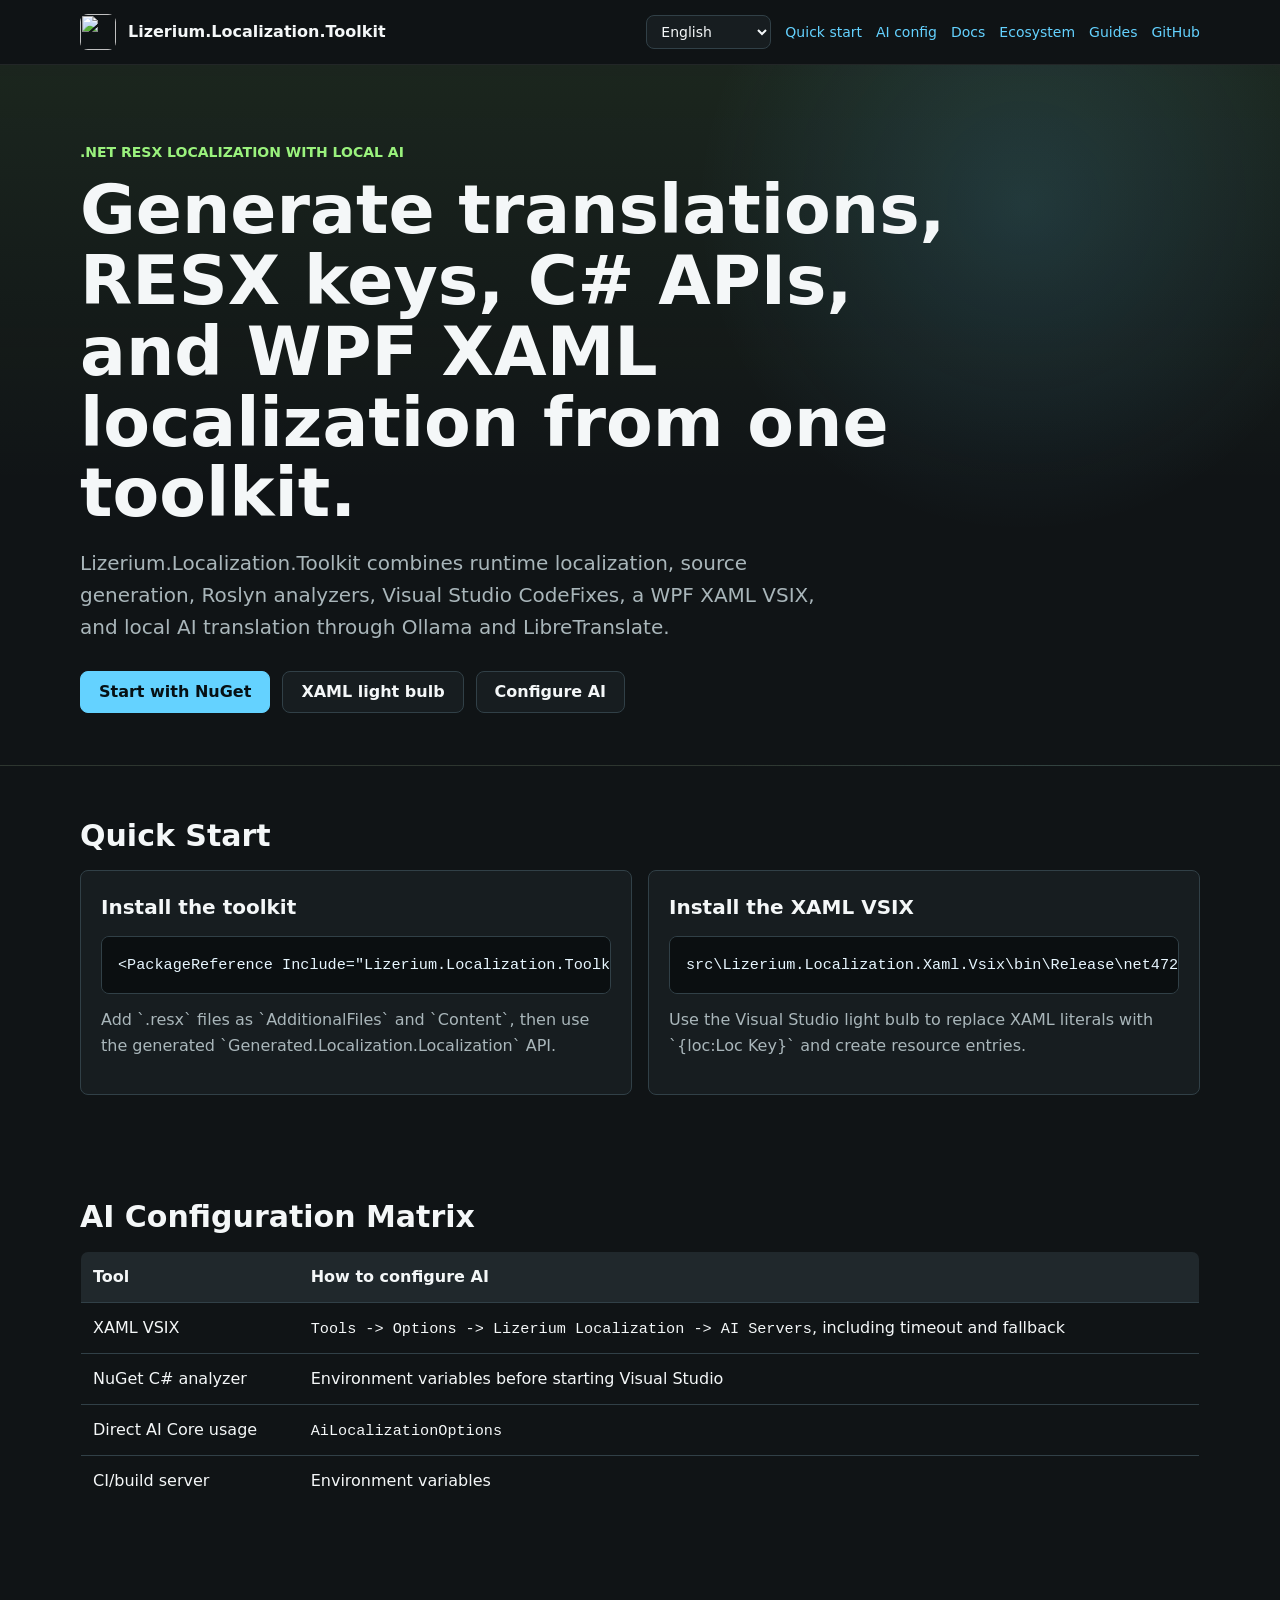
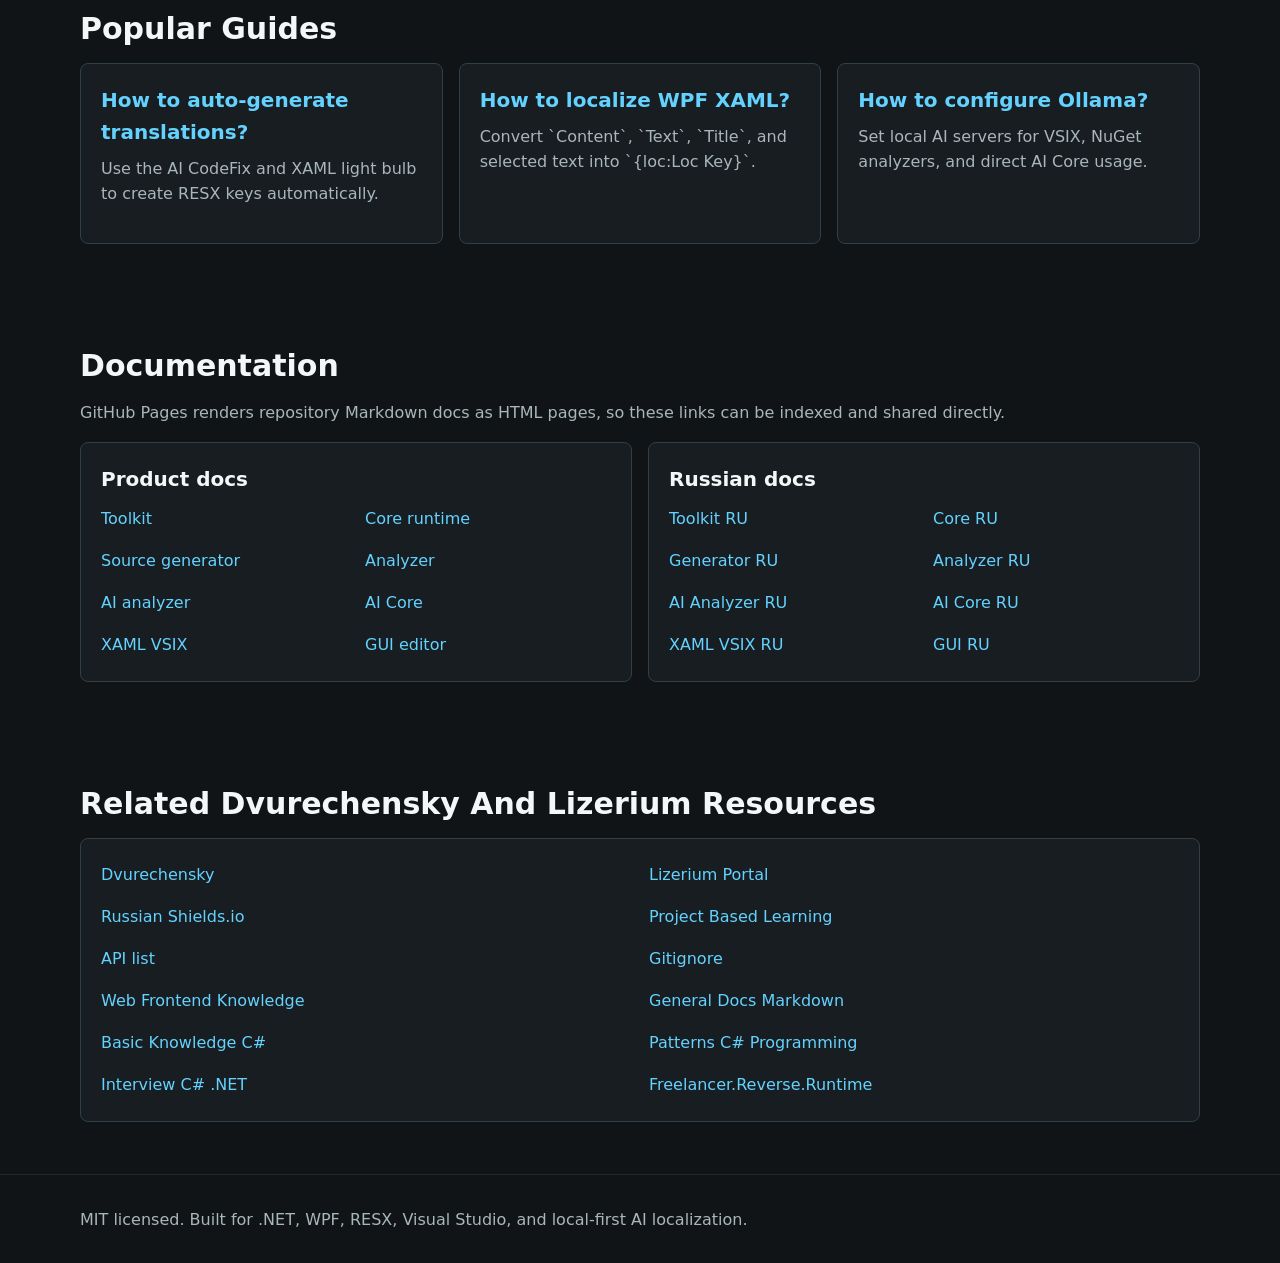
==== docs/ru/index.html @ aa226d47 "Auto-update headers via pre_commit.ps1 - 2026-05-03" ====
<!doctype html>
<html lang="ru">
<head>
  <meta charset="utf-8">
  <meta name="viewport" content="width=device-width, initial-scale=1">
  <title>Lizerium Localization Toolkit - AI локализация RESX для .NET и WPF</title>
  <meta name="description" content="Автоматическая генерация RESX ключей, переводов, C# API и WPF XAML локализации через локальный AI, Ollama и LibreTranslate.">
  <link rel="canonical" href="https://lizerium.github.io/Lizerium.Localization.Toolkit/ru/">
  <link rel="alternate" hreflang="en" href="https://lizerium.github.io/Lizerium.Localization.Toolkit/">
  <link rel="alternate" hreflang="ru" href="https://lizerium.github.io/Lizerium.Localization.Toolkit/ru/">
  <link rel="stylesheet" href="../assets/site.css">
  <script defer src="../assets/language.js"></script>
  <script type="application/ld+json">
  {
    "@context": "https://schema.org",
    "@type": "SoftwareSourceCode",
    "name": "Lizerium.Localization.Toolkit",
    "description": "AI инструмент локализации RESX для .NET и WPF.",
    "programmingLanguage": "C#",
    "runtimePlatform": ".NET 8",
    "codeRepository": "https://github.com/Lizerium/Lizerium.Localization.Toolkit",
    "applicationCategory": "DeveloperApplication"
  }
  </script>
</head>
<body>
  <header class="topbar">
    <div class="shell nav">
      <a class="brand" href="./"><img src="https://raw.githubusercontent.com/Lizerium/Lizerium.Localization.Toolkit/main/media/LOGO_400x400.png" alt="">Lizerium.Localization.Toolkit</a>
      <nav class="links" aria-label="Навигация">
        <select class="language-select" aria-label="Язык" data-language-select>
          <option data-url="../">English</option>
          <option selected data-url="./">Русский</option>
        </select>
        <a href="#start">Старт</a>
        <a href="#ai-config">AI настройки</a>
        <a href="#docs">Доки</a>
        <a href="#ecosystem">Экосистема</a>
        <a href="landing/kak-avtogenerirovat-perevody.html">Гайды</a>
        <a href="https://github.com/Lizerium/Lizerium.Localization.Toolkit">GitHub</a>
      </nav>
    </div>
  </header>

  <main>
    <section class="hero">
      <div class="shell">
        <div class="eyebrow">RESX локализация .NET с локальным AI</div>
        <h1>Автогенерация переводов, RESX ключей, C# API и WPF XAML локализации.</h1>
        <p class="lead">Lizerium.Localization.Toolkit объединяет runtime, source generator, Roslyn analyzers, Visual Studio CodeFix, XAML VSIX и локальные AI переводы через Ollama и LibreTranslate.</p>
        <div class="actions">
          <a class="button primary" href="#start">Начать с NuGet</a>
          <a class="button" href="landing/lokalizaciya-wpf-xaml.html">XAML лампочка</a>
          <a class="button" href="landing/nastroika-ai-lokalizacii.html">Настроить AI</a>
        </div>
      </div>
    </section>

    <section class="section" id="start">
      <div class="shell">
        <h2>Быстрый старт</h2>
        <div class="grid two">
          <div class="card">
            <h3>NuGet пакет</h3>
            <pre><code>&lt;PackageReference Include="Lizerium.Localization.Toolkit" Version="1.0.0" /&gt;</code></pre>
            <p>Добавьте `.resx` как `AdditionalFiles` и `Content`, затем используйте сгенерированный API.</p>
          </div>
          <div class="card">
            <h3>VSIX для XAML</h3>
            <pre><code>src\Lizerium.Localization.Xaml.Vsix\bin\Release\net472\Lizerium.Localization.Xaml.Vsix.vsix</code></pre>
            <p>Лампочка Visual Studio заменяет XAML текст на `{loc:Loc Key}` и создает записи в ресурсах.</p>
          </div>
        </div>
      </div>
    </section>

    <section class="section" id="ai-config">
      <div class="shell">
        <h2>Где настраивать AI</h2>
        <table class="table">
          <thead><tr><th>Инструмент</th><th>Настройка</th></tr></thead>
          <tbody>
            <tr><td>XAML VSIX</td><td><code>Tools -> Options -> Lizerium Localization -> AI Servers</code>, включая timeout и fallback</td></tr>
            <tr><td>NuGet C# analyzer</td><td>Переменные окружения до запуска Visual Studio</td></tr>
            <tr><td>Прямое использование AI Core</td><td><code>AiLocalizationOptions</code></td></tr>
            <tr><td>CI/build server</td><td>Переменные окружения</td></tr>
          </tbody>
        </table>
      </div>
    </section>

    <section class="section">
      <div class="shell">
        <h2>Популярные сценарии</h2>
        <div class="grid">
          <a class="card" href="landing/kak-avtogenerirovat-perevody.html"><h3>Как автогенерировать переводы?</h3><p>AI CodeFix и XAML лампочка создают ключи и переводы автоматически.</p></a>
          <a class="card" href="landing/lokalizaciya-wpf-xaml.html"><h3>Как локализовать WPF XAML?</h3><p>Преобразуйте `Content`, `Text`, `Title` и выделенный текст в `{loc:Loc Key}`.</p></a>
          <a class="card" href="landing/nastroika-ai-lokalizacii.html"><h3>Как настроить Ollama?</h3><p>Настройка локального AI для VSIX, NuGet analyzer и AI Core.</p></a>
        </div>
      </div>
    </section>

    <section class="section" id="docs">
      <div class="shell">
        <h2>Документация</h2>
        <p class="muted">GitHub Pages рендерит markdown-файлы как HTML, поэтому эти страницы можно отдавать в поиск и ссылаться на них из портала.</p>
        <div class="grid two">
          <div class="card">
            <h3>Русские страницы</h3>
            <ul class="link-list">
              <li><a href="../toolkit.ru.html">Toolkit RU</a></li>
              <li><a href="../core.ru.html">Core RU</a></li>
              <li><a href="../generator.ru.html">Generator RU</a></li>
              <li><a href="../analyzer.ru.html">Analyzer RU</a></li>
              <li><a href="../analyzer.ai.ru.html">AI Analyzer RU</a></li>
              <li><a href="../ai-core.ru.html">AI Core RU</a></li>
              <li><a href="../xaml-vsix.ru.html">XAML VSIX RU</a></li>
              <li><a href="../gui.ru.html">GUI RU</a></li>
            </ul>
          </div>
          <div class="card">
            <h3>English docs</h3>
            <ul class="link-list">
              <li><a href="../toolkit.html">Toolkit</a></li>
              <li><a href="../core.html">Core runtime</a></li>
              <li><a href="../generator.html">Source generator</a></li>
              <li><a href="../analyzer.html">Analyzer</a></li>
              <li><a href="../analyzer.ai.html">AI analyzer</a></li>
              <li><a href="../ai-core.html">AI Core</a></li>
              <li><a href="../xaml-vsix.html">XAML VSIX</a></li>
              <li><a href="../gui.html">GUI editor</a></li>
            </ul>
          </div>
        </div>
      </div>
    </section>

    <section class="section" id="ecosystem">
      <div class="shell">
        <h2>Связанные ресурсы Dvurechensky и Lizerium</h2>
        <div class="card">
          <ul class="link-list">
            <li><a href="https://dvurechensky.pro">Dvurechensky</a></li>
            <li><a href="https://lizup.ru/">Lizerium Portal</a></li>
            <li><a href="https://shields.dvurechensky.pro/">Русский Shields.io</a></li>
            <li><a href="https://dvurechensky-docs.github.io/ProjectBasedLearning/">Project Based Learning</a></li>
            <li><a href="https://dvurechensky-docs.github.io/Internet/">API-список</a></li>
            <li><a href="https://dvurechensky-docs.github.io/Gitignore/">Gitignore</a></li>
            <li><a href="https://dvurechensky-docs.github.io/WebFrontendKnowledge/">Web Frontend Knowledge</a></li>
            <li><a href="https://dvurechensky-docs.github.io/GeneralDocsMarkdown/">General Docs Markdown</a></li>
            <li><a href="https://dvurechensky-docs.github.io/BasicKnowledgeCSharp/">Basic Knowledge C#</a></li>
            <li><a href="https://dvurechensky-docs.github.io/PatternsCSharpProgramming/">Patterns C# Programming</a></li>
            <li><a href="https://dvurechensky-docs.github.io/InterviewCSharpNet/">Interview C# .NET</a></li>
            <li><a href="https://dvurechensky.github.io/Freelancer.Reverse.Runtime/">Freelancer.Reverse.Runtime</a></li>
          </ul>
        </div>
      </div>
    </section>
  </main>

  <footer class="footer">
    <div class="shell">MIT license. Инструменты для .NET, WPF, RESX, Visual Studio и локальной AI локализации.</div>
  </footer>
</body>
</html>
---- docs/assets/site.css ----
:root {
  color-scheme: dark;
  --bg: #101416;
  --panel: #171d20;
  --panel-2: #20282c;
  --text: #f4f7f8;
  --muted: #a9b6ba;
  --line: #314047;
  --brand: #64d2ff;
  --brand-2: #9af27d;
  --accent: #f3c969;
  --danger: #ff8b8b;
  --max: 1120px;
}

* {
  box-sizing: border-box;
}

html {
  scroll-behavior: smooth;
}

body {
  margin: 0;
  background: var(--bg);
  color: var(--text);
  font-family: "Segoe UI", system-ui, -apple-system, BlinkMacSystemFont, sans-serif;
  line-height: 1.6;
}

a {
  color: var(--brand);
  text-decoration: none;
}

a:hover {
  text-decoration: underline;
}

.shell {
  width: min(var(--max), calc(100% - 32px));
  margin: 0 auto;
}

.topbar {
  position: sticky;
  top: 0;
  z-index: 10;
  border-bottom: 1px solid rgba(255, 255, 255, 0.08);
  background: rgba(16, 20, 22, 0.92);
  backdrop-filter: blur(14px);
}

.nav {
  display: flex;
  align-items: center;
  justify-content: space-between;
  min-height: 64px;
  gap: 20px;
}

.brand {
  display: flex;
  align-items: center;
  gap: 12px;
  color: var(--text);
  font-weight: 700;
}

.brand img {
  width: 36px;
  height: 36px;
  border-radius: 8px;
}

.links {
  display: flex;
  flex-wrap: wrap;
  gap: 14px;
  align-items: center;
  justify-content: flex-end;
  font-size: 14px;
}

.language-select {
  min-height: 34px;
  border: 1px solid var(--line);
  border-radius: 8px;
  padding: 0 34px 0 10px;
  background: var(--panel);
  color: var(--text);
  font: inherit;
}

.hero {
  padding: 76px 0 52px;
  border-bottom: 1px solid rgba(255, 255, 255, 0.08);
  background:
    radial-gradient(circle at 80% 20%, rgba(100, 210, 255, 0.14), transparent 28%),
    linear-gradient(180deg, rgba(154, 242, 125, 0.08), transparent 60%);
}

.eyebrow {
  color: var(--brand-2);
  font-size: 14px;
  font-weight: 700;
  letter-spacing: 0;
  text-transform: uppercase;
}

h1 {
  max-width: 920px;
  margin: 12px 0 18px;
  font-size: clamp(36px, 7vw, 68px);
  line-height: 1.04;
  letter-spacing: 0;
}

h2 {
  margin: 0 0 16px;
  font-size: 30px;
  line-height: 1.2;
  letter-spacing: 0;
}

h3 {
  margin: 0 0 8px;
  font-size: 20px;
  letter-spacing: 0;
}

p {
  margin: 0 0 16px;
}

.lead {
  max-width: 760px;
  color: var(--muted);
  font-size: 20px;
}

.actions {
  display: flex;
  flex-wrap: wrap;
  gap: 12px;
  margin-top: 28px;
}

.button {
  display: inline-flex;
  align-items: center;
  justify-content: center;
  min-height: 42px;
  padding: 0 18px;
  border: 1px solid var(--line);
  border-radius: 8px;
  background: var(--panel);
  color: var(--text);
  font-weight: 650;
}

.button.primary {
  background: var(--brand);
  border-color: var(--brand);
  color: #061014;
}

.section {
  padding: 52px 0;
}

.grid {
  display: grid;
  grid-template-columns: repeat(3, minmax(0, 1fr));
  gap: 16px;
}

.grid.two {
  grid-template-columns: repeat(2, minmax(0, 1fr));
}

.card {
  border: 1px solid var(--line);
  border-radius: 8px;
  padding: 20px;
  background: var(--panel);
}

.card p,
.muted {
  color: var(--muted);
}

.steps {
  display: grid;
  gap: 14px;
  counter-reset: step;
}

.step {
  position: relative;
  border-left: 3px solid var(--brand);
  padding: 10px 0 10px 18px;
}

.step strong {
  display: block;
  margin-bottom: 4px;
}

pre {
  overflow: auto;
  border: 1px solid var(--line);
  border-radius: 8px;
  padding: 16px;
  background: #0b0f11;
  color: #e7f6ff;
}

code {
  font-family: Consolas, "SFMono-Regular", Menlo, monospace;
  font-size: 0.95em;
}

.table {
  width: 100%;
  border-collapse: collapse;
  overflow: hidden;
  border: 1px solid var(--line);
  border-radius: 8px;
}

.table th,
.table td {
  border-bottom: 1px solid var(--line);
  padding: 12px;
  text-align: left;
  vertical-align: top;
}

.table th {
  background: var(--panel-2);
}

.footer {
  padding: 32px 0;
  border-top: 1px solid rgba(255, 255, 255, 0.08);
  color: var(--muted);
}

.breadcrumbs {
  margin-bottom: 18px;
  color: var(--muted);
  font-size: 14px;
}

.article {
  max-width: 880px;
}

.callout {
  border-left: 4px solid var(--accent);
  background: rgba(243, 201, 105, 0.08);
  padding: 16px 18px;
  border-radius: 8px;
}

.link-list {
  display: grid;
  grid-template-columns: repeat(2, minmax(0, 1fr));
  gap: 10px 18px;
  padding: 0;
  margin: 0;
  list-style: none;
}

.link-list a {
  display: inline-flex;
  align-items: center;
  min-height: 32px;
}

@media (max-width: 760px) {
  .nav {
    align-items: flex-start;
    flex-direction: column;
    padding: 12px 0;
  }

  .links {
    justify-content: flex-start;
  }

  .grid,
  .grid.two,
  .link-list {
    grid-template-columns: 1fr;
  }

  .hero {
    padding-top: 44px;
  }
}
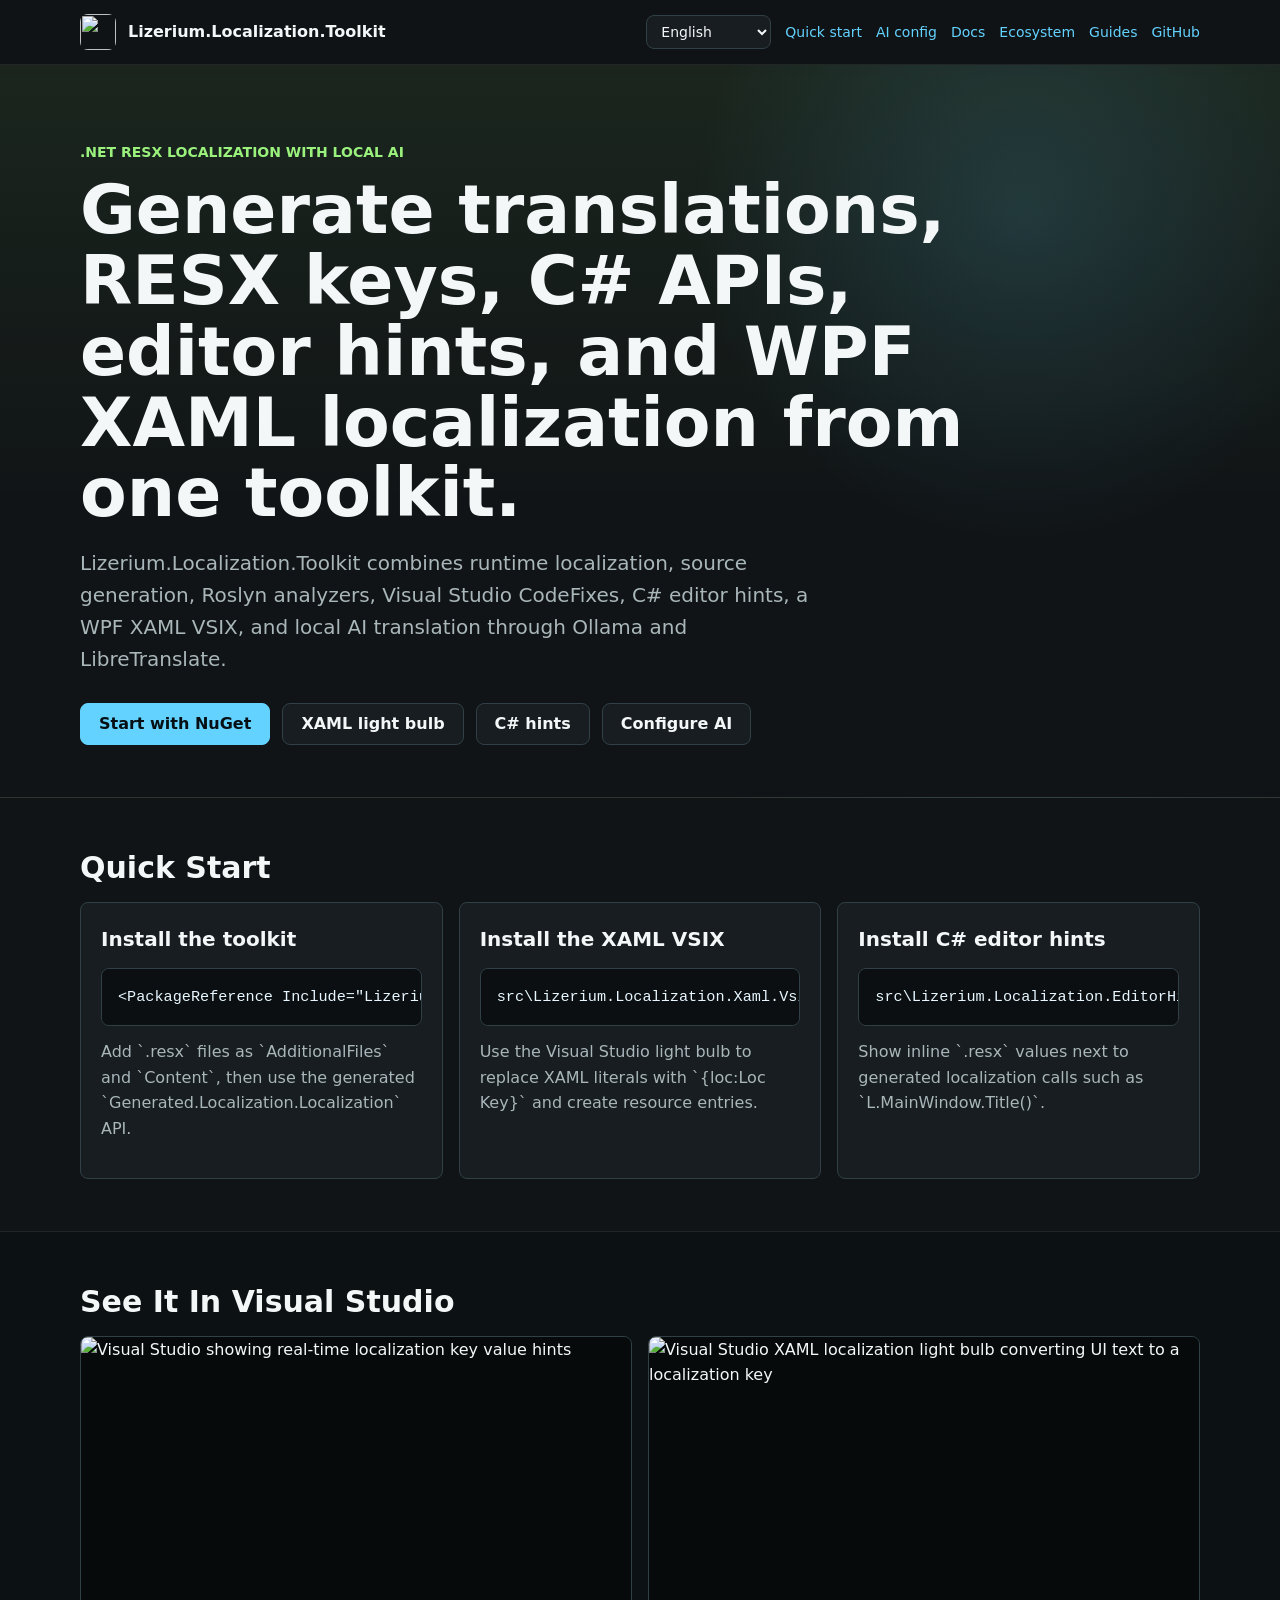
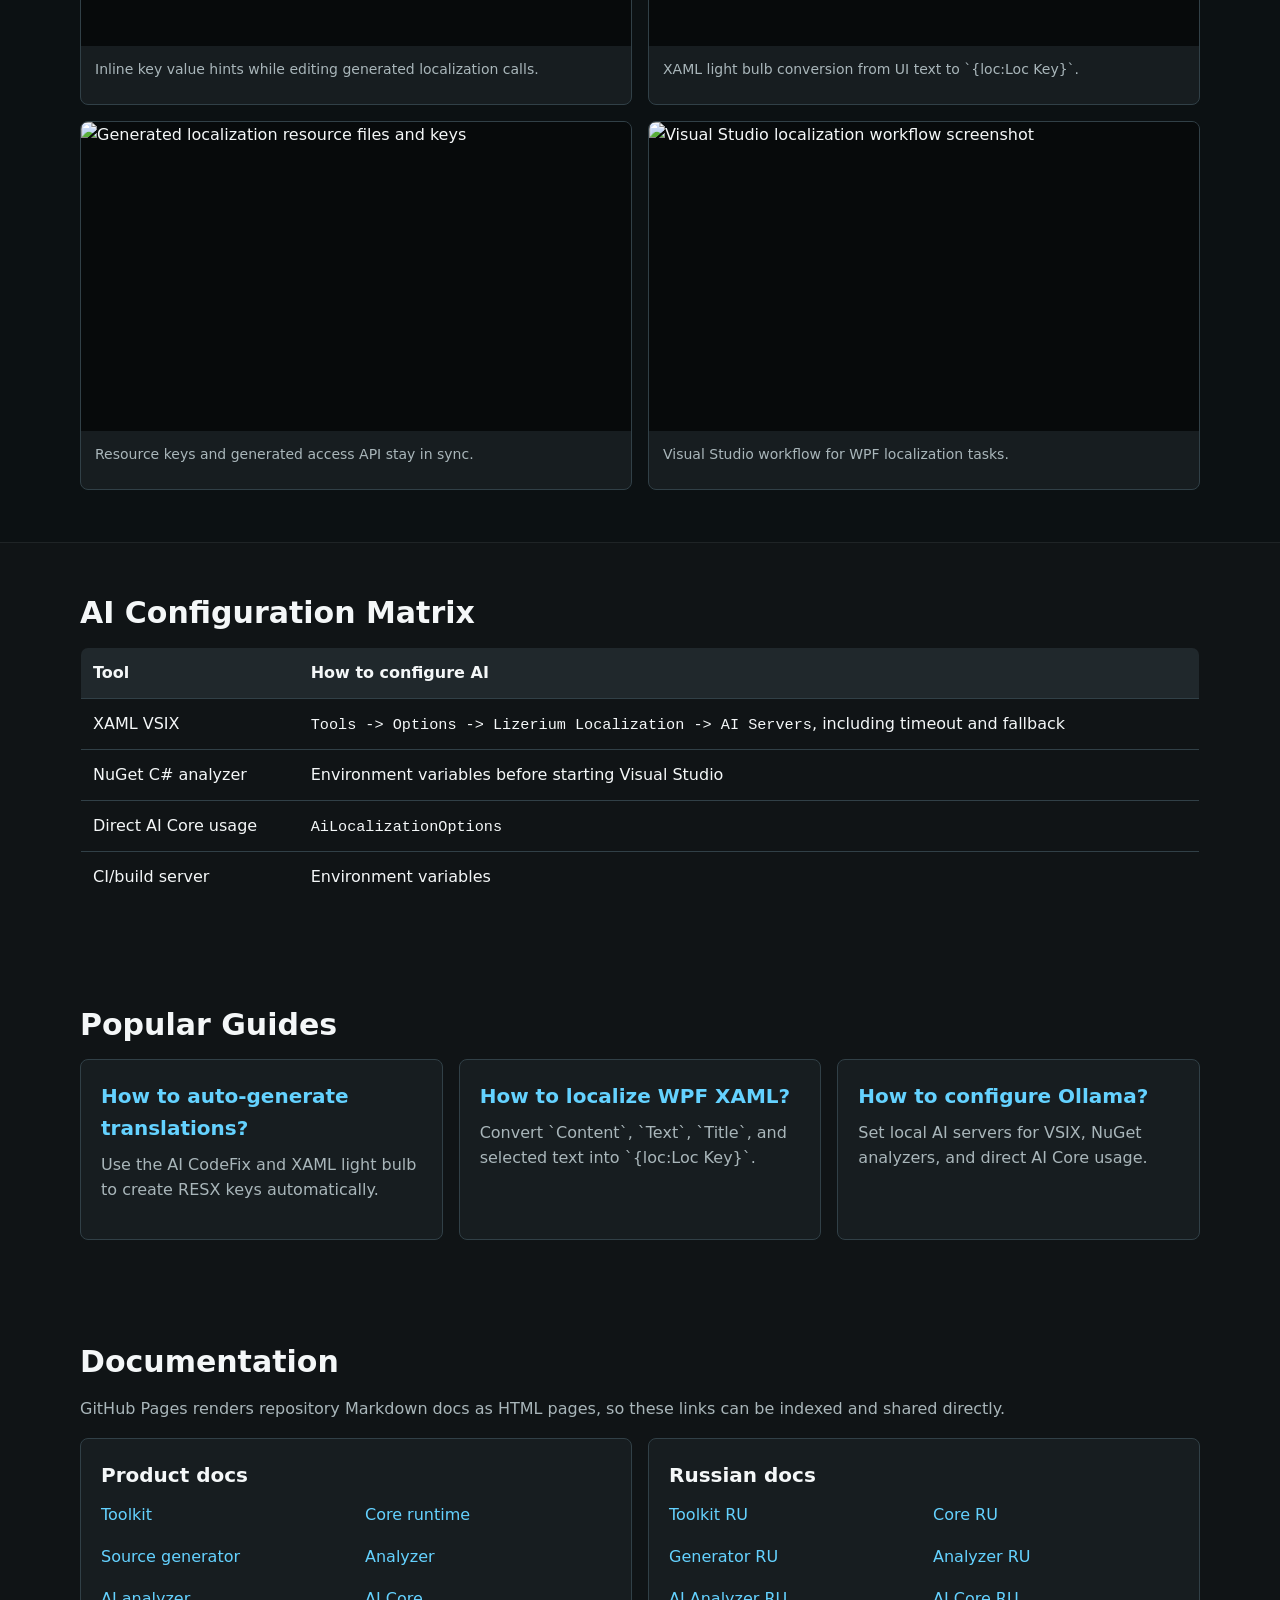
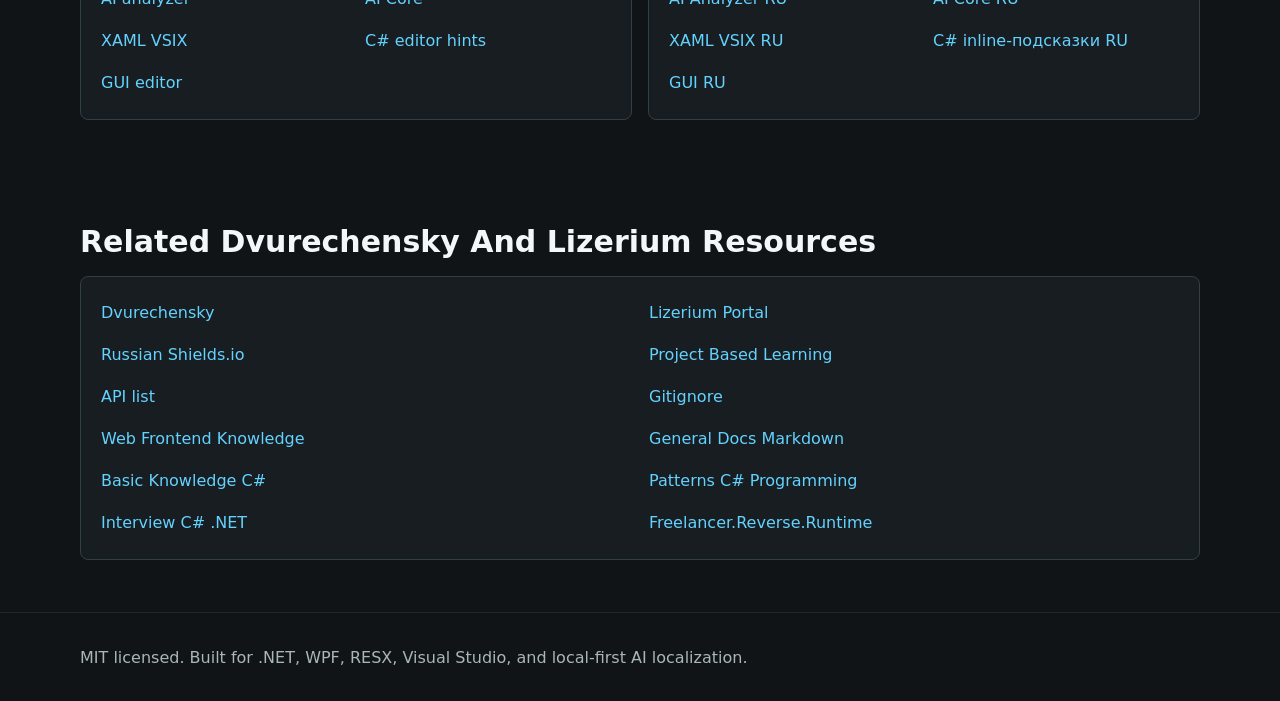
==== commit 40e4297d: "1.0.4.site" ====
--- a/docs/ru/index.html
+++ b/docs/ru/index.html
@@ -4,7 +4,7 @@
   <meta charset="utf-8">
   <meta name="viewport" content="width=device-width, initial-scale=1">
   <title>Lizerium Localization Toolkit - AI локализация RESX для .NET и WPF</title>
-  <meta name="description" content="Автоматическая генерация RESX ключей, переводов, C# API и WPF XAML локализации через локальный AI, Ollama и LibreTranslate.">
+  <meta name="description" content="Автоматическая генерация RESX ключей, переводов, C# API, C# inline-подсказок и WPF XAML локализации через локальный AI, Ollama и LibreTranslate.">
   <link rel="canonical" href="https://lizerium.github.io/Lizerium.Localization.Toolkit/ru/">
   <link rel="alternate" hreflang="en" href="https://lizerium.github.io/Lizerium.Localization.Toolkit/">
   <link rel="alternate" hreflang="ru" href="https://lizerium.github.io/Lizerium.Localization.Toolkit/ru/">
@@ -46,11 +46,12 @@
     <section class="hero">
       <div class="shell">
         <div class="eyebrow">RESX локализация .NET с локальным AI</div>
-        <h1>Автогенерация переводов, RESX ключей, C# API и WPF XAML локализации.</h1>
-        <p class="lead">Lizerium.Localization.Toolkit объединяет runtime, source generator, Roslyn analyzers, Visual Studio CodeFix, XAML VSIX и локальные AI переводы через Ollama и LibreTranslate.</p>
+        <h1>Автогенерация переводов, RESX ключей, C# API, подсказок редактора и WPF XAML локализации.</h1>
+        <p class="lead">Lizerium.Localization.Toolkit объединяет runtime, source generator, Roslyn analyzers, Visual Studio CodeFix, C# inline-подсказки, XAML VSIX и локальные AI переводы через Ollama и LibreTranslate.</p>
         <div class="actions">
           <a class="button primary" href="#start">Начать с NuGet</a>
           <a class="button" href="landing/lokalizaciya-wpf-xaml.html">XAML лампочка</a>
+          <a class="button" href="../editor-hints.ru.html">C# подсказки</a>
           <a class="button" href="landing/nastroika-ai-lokalizacii.html">Настроить AI</a>
         </div>
       </div>
@@ -59,7 +60,7 @@
     <section class="section" id="start">
       <div class="shell">
         <h2>Быстрый старт</h2>
-        <div class="grid two">
+        <div class="grid">
           <div class="card">
             <h3>NuGet пакет</h3>
             <pre><code>&lt;PackageReference Include="Lizerium.Localization.Toolkit" Version="1.0.0" /&gt;</code></pre>
@@ -70,6 +71,43 @@
             <pre><code>src\Lizerium.Localization.Xaml.Vsix\bin\Release\net472\Lizerium.Localization.Xaml.Vsix.vsix</code></pre>
             <p>Лампочка Visual Studio заменяет XAML текст на `{loc:Loc Key}` и создает записи в ресурсах.</p>
           </div>
+          <div class="card">
+            <h3>VSIX для C# подсказок</h3>
+            <pre><code>src\Lizerium.Localization.EditorHints\bin\Release\net472\Lizerium.Localization.EditorHints.1.0.4.vsix</code></pre>
+            <p>Inline-подсказки показывают значения `.resx` рядом с вызовами вроде `L.MainWindow.Title()`.</p>
+          </div>
+        </div>
+      </div>
+    </section>
+
+    <section class="section media-section">
+      <div class="shell">
+        <h2>Как это выглядит в Visual Studio</h2>
+        <div class="media-grid">
+          <figure class="media-card wide">
+            <div class="media-frame">
+              <img src="https://raw.githubusercontent.com/Lizerium/Lizerium.Localization.Toolkit/main/media/docs/devenv_2Vq5OSsGQR.gif" alt="Visual Studio показывает подсказки значений ключей локализации">
+            </div>
+            <figcaption>Inline-подсказки значений при работе с вызовами сгенерированной локализации.</figcaption>
+          </figure>
+          <figure class="media-card wide">
+            <div class="media-frame">
+              <img src="https://raw.githubusercontent.com/Lizerium/Lizerium.Localization.Toolkit/main/media/docs/devenv_T79vIiMzp6.gif" alt="Лампочка Visual Studio преобразует XAML текст в ключ локализации">
+            </div>
+            <figcaption>XAML лампочка преобразует UI текст в `{loc:Loc Key}`.</figcaption>
+          </figure>
+          <figure class="media-card">
+            <div class="media-frame">
+              <img src="https://raw.githubusercontent.com/Lizerium/Lizerium.Localization.Toolkit/main/media/docs/1.png" alt="Сгенерированные файлы ресурсов и ключи локализации">
+            </div>
+            <figcaption>Ключи ресурсов и сгенерированный API остаются синхронизированными.</figcaption>
+          </figure>
+          <figure class="media-card">
+            <div class="media-frame">
+              <img src="https://raw.githubusercontent.com/Lizerium/Lizerium.Localization.Toolkit/main/media/docs/3.png" alt="Сценарий локализации в Visual Studio">
+            </div>
+            <figcaption>Рабочий сценарий локализации WPF прямо в Visual Studio.</figcaption>
+          </figure>
         </div>
       </div>
     </section>
@@ -115,6 +153,7 @@
               <li><a href="../analyzer.ai.ru.html">AI Analyzer RU</a></li>
               <li><a href="../ai-core.ru.html">AI Core RU</a></li>
               <li><a href="../xaml-vsix.ru.html">XAML VSIX RU</a></li>
+              <li><a href="../editor-hints.ru.html">C# inline-подсказки RU</a></li>
               <li><a href="../gui.ru.html">GUI RU</a></li>
             </ul>
           </div>
@@ -128,6 +167,7 @@
               <li><a href="../analyzer.ai.html">AI analyzer</a></li>
               <li><a href="../ai-core.html">AI Core</a></li>
               <li><a href="../xaml-vsix.html">XAML VSIX</a></li>
+              <li><a href="../editor-hints.html">C# editor hints</a></li>
               <li><a href="../gui.html">GUI editor</a></li>
             </ul>
           </div>
--- a/docs/assets/site.css
+++ b/docs/assets/site.css
@@ -192,6 +192,52 @@
   color: var(--muted);
 }
 
+.media-section {
+  background: #0c1113;
+  border-top: 1px solid rgba(255, 255, 255, 0.08);
+  border-bottom: 1px solid rgba(255, 255, 255, 0.08);
+}
+
+.media-grid {
+  display: grid;
+  grid-template-columns: repeat(2, minmax(0, 1fr));
+  gap: 16px;
+}
+
+.media-card {
+  margin: 0;
+  border: 1px solid var(--line);
+  border-radius: 8px;
+  background: var(--panel);
+  overflow: hidden;
+}
+
+.media-card.wide {
+  grid-column: span 1;
+}
+
+.media-frame {
+  display: flex;
+  align-items: center;
+  justify-content: center;
+  aspect-ratio: 16 / 9;
+  background: #070a0b;
+}
+
+.media-frame img {
+  display: block;
+  width: 100%;
+  height: 100%;
+  object-fit: contain;
+}
+
+.media-card figcaption {
+  min-height: 58px;
+  padding: 12px 14px;
+  color: var(--muted);
+  font-size: 14px;
+}
+
 .steps {
   display: grid;
   gap: 14px;
@@ -294,6 +340,7 @@
 
   .grid,
   .grid.two,
+  .media-grid,
   .link-list {
     grid-template-columns: 1fr;
   }
